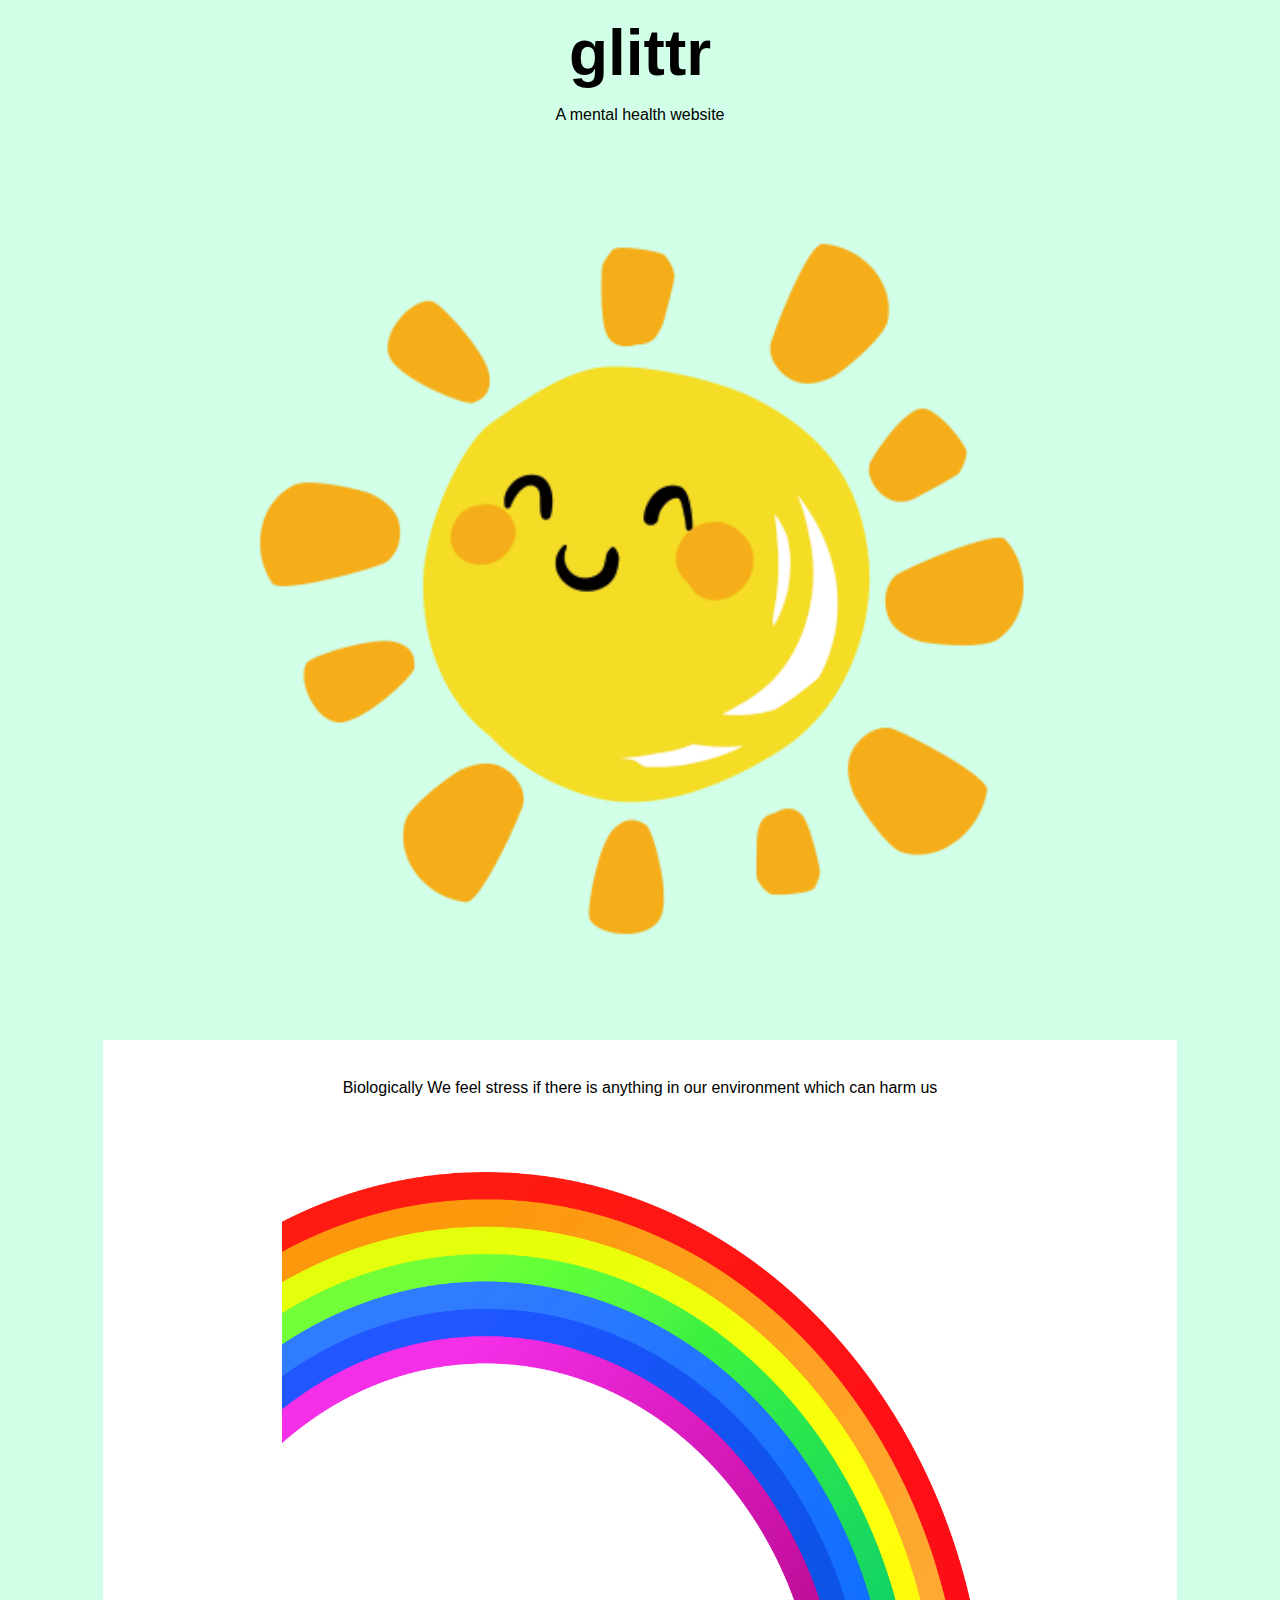
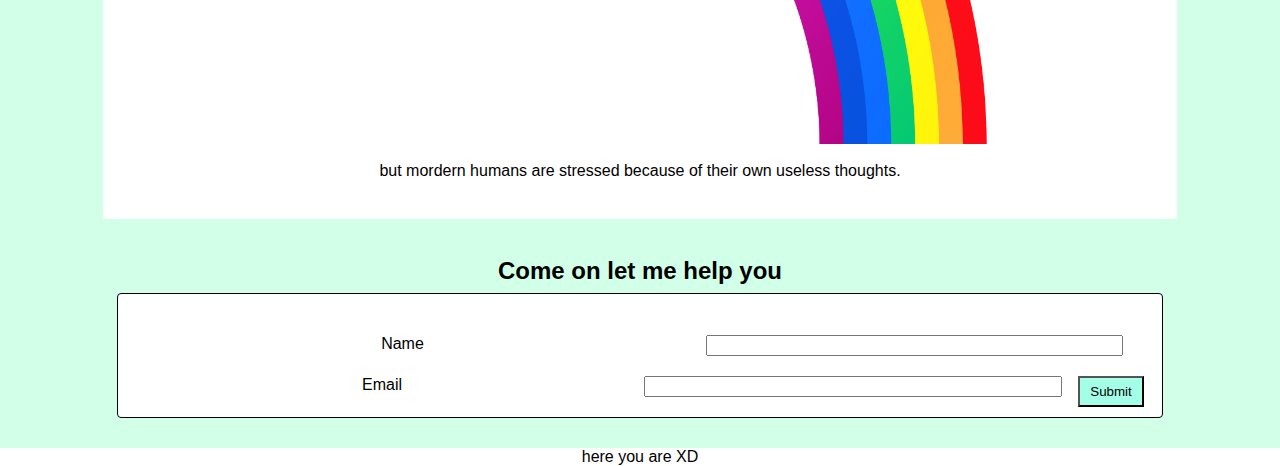
==== index.html @ abad0465 "Add files via upload" ====
<!DOCTYPE html>
<html lang="en">
  <head>
    <meta charset="UTF-8" />
    <meta http-equiv="X-UA-Compatible" content="IE=edge" />
    <meta name="viewport" content="width=device-width, initial-scale=1.0" />
    <title>Glittr</title>
    <link rel="stylesheet" href="style.css" />
  </head>
  <body>
    <p>
      <a class="king" href="index.html"><h1 id="brand">glittr</h1></a>
    </p>

    <p id="tit">A mental health website <br /></p>

    <img id="sub" src="images/sub.png" alt="" />
    <br />

    <div id="poop">
      <p id="god">
        Biologically We feel stress if there is anything in our environment
        which can harm us
      </p>

      <img src="images/rainbow.png" width="70%" alt="" />

      <p id="god">
        but mordern humans are stressed because of their own useless thoughts.
      </p>
    </div>

    <h2>Come on let me help you</h2>
    <div id="box">
      <label for="name">Name</label><input id="name" type="text" required />

      <label for="email">Email</label><input id="email" type="email" required />
      <br>
      <button onclick="submitt()">Submit</button>
    </div>

    <footer>here you are XD</footer>
    <script src="index.js"></script>
  </body>
</html>

<!-- 
Most of our problems are only solved by taking actions,
our own mind sometimes create mind blocks which prevent us from taking actions and gives us useless stress.
this art of mental training will make you strong mentally to fight any tough situation in life. -->

<!-- //
<p id="tag">"Check Your anxiety levels"</p>
  <a href="forms.html"><button>Here</button></a> -->
---- style.css ----
body{
    margin: 0em;
    padding: 0em;
    background-color: #d1ffe8;
    font-family: 'Poppins', sans-serif;
    text-align: center;
    
}
#sub{
    width: 70%;
}

#brand{
    font-size: 4em;
    margin-bottom: 0em;
    margin-top: 0em;
}
#tit{
    margin-top: 0cm;
}

button{
    background-color: #a3ffe6 ;
    margin: 10px auto 0px;
    padding: 4px 10px;
}
.king{
    text-decoration: none;
    color: black;
}
#box{
    display: flex;
    flex-wrap: wrap;
    width: 80%;
    margin: auto;
    background-color: white;
    padding: 31px 10px 10px 10px;
    border: 1px solid black;
    border-radius: 4px;
    margin-bottom: 30px;
}
label {
    width: 48%;
    margin: 10px auto;
   
}
input{
    width: 40%;
    margin: 10px auto;
}
#god{
    width: 80%;
    border-radius: 4px;
    padding: 14px;
    margin: auto;
    background-color: white;
}
h2{
 margin-top: 1cm;
 margin-bottom: 0.2cm;
}
#poop{
    background-color: white;
    padding: 25px;
    width: 80%;
    margin: auto;
}
footer{
    background-color: white;
    color: black;
    bottom: 0cm;
    width: 100%;
}
a{
    margin: auto;
}
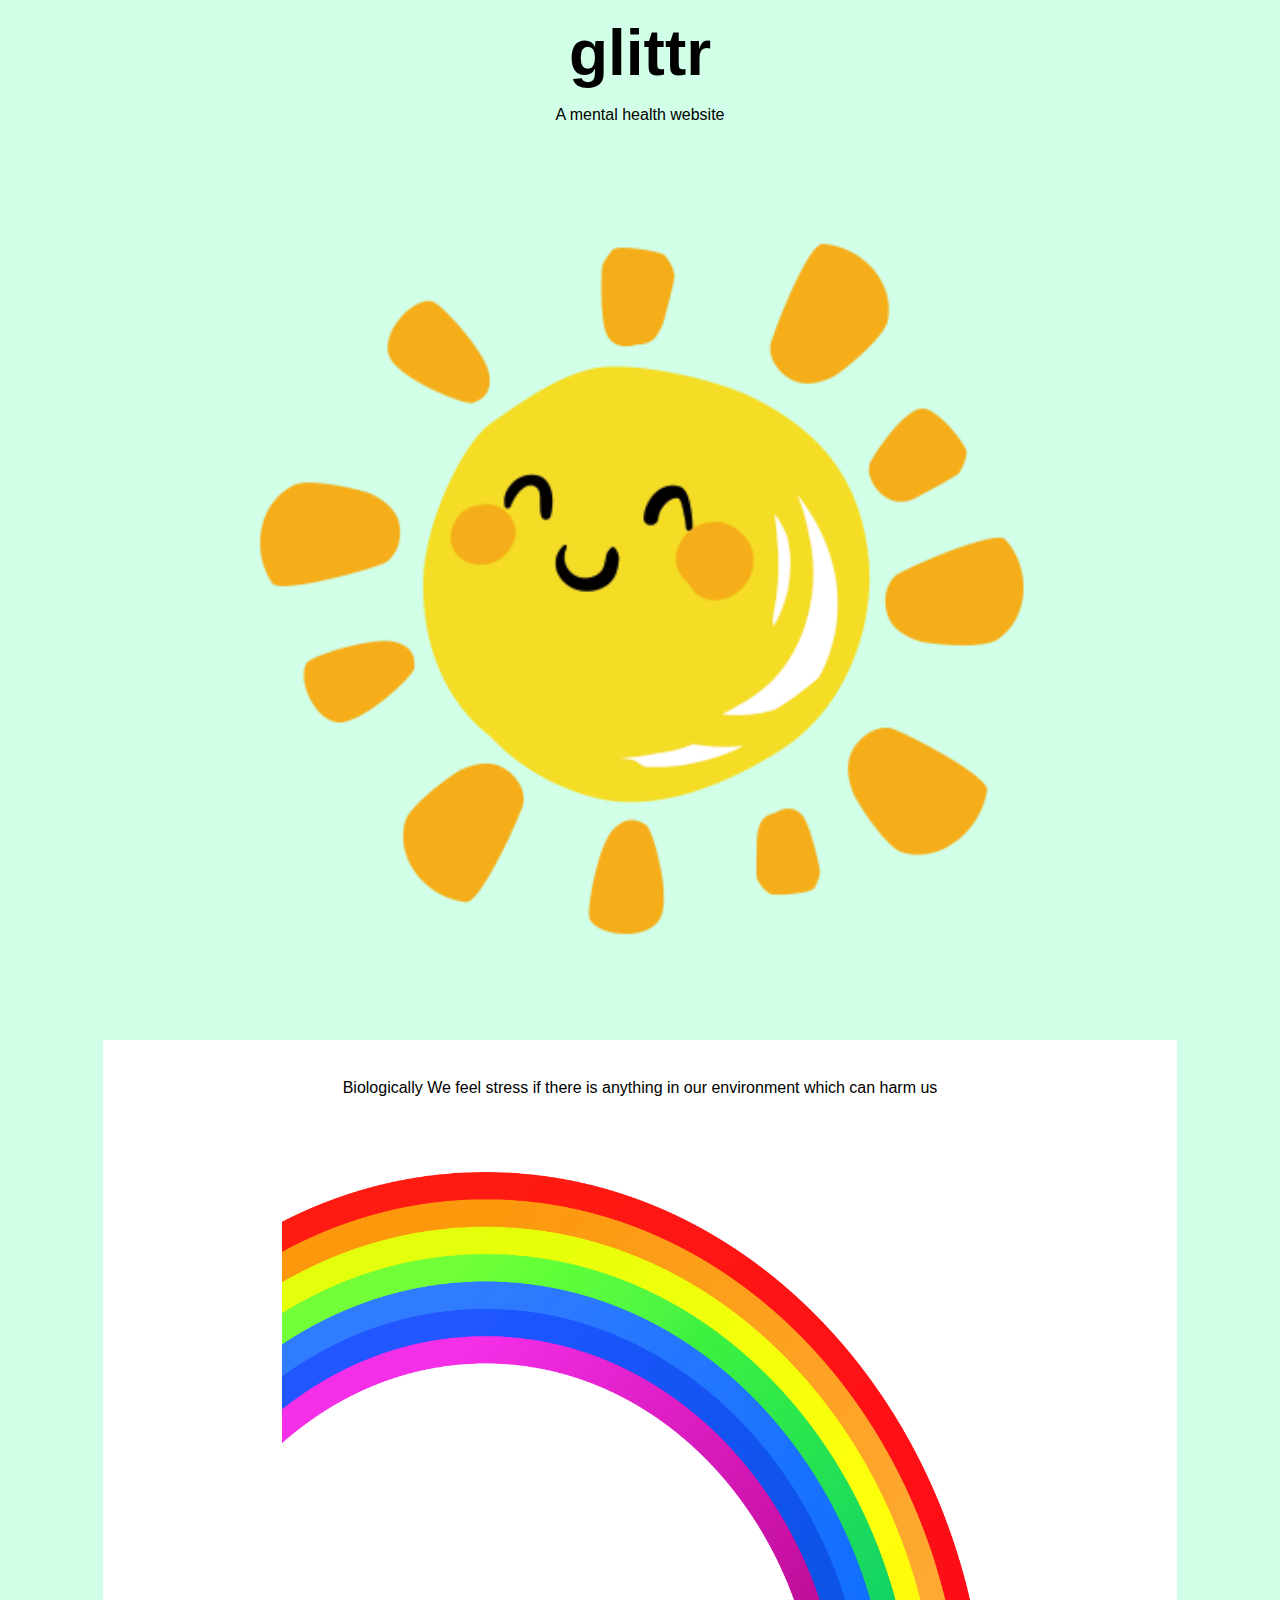
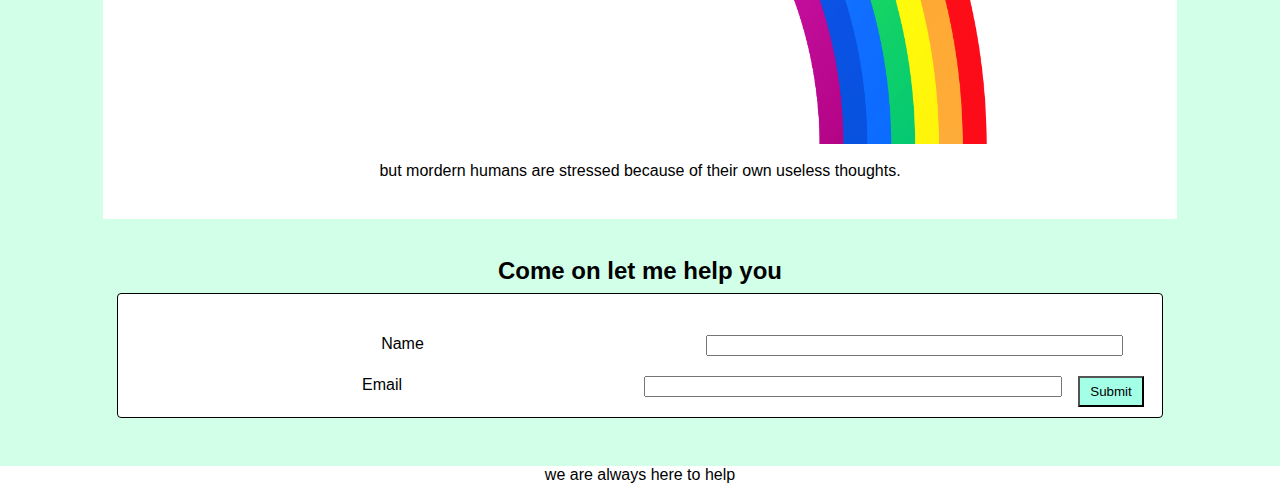
==== commit d1b696f1: "Update index.html" ====
--- a/index.html
+++ b/index.html
@@ -37,9 +37,10 @@
       <label for="email">Email</label><input id="email" type="email" required />
       <br>
       <button onclick="submitt()">Submit</button>
-    </div>
-
-    <footer>here you are XD</footer>
+      
+    </div><img src="images/mentaal.png" width="100%" alt="">
+    <footer>we are always here to help</footer>
+    
     <script src="index.js"></script>
   </body>
 </html>
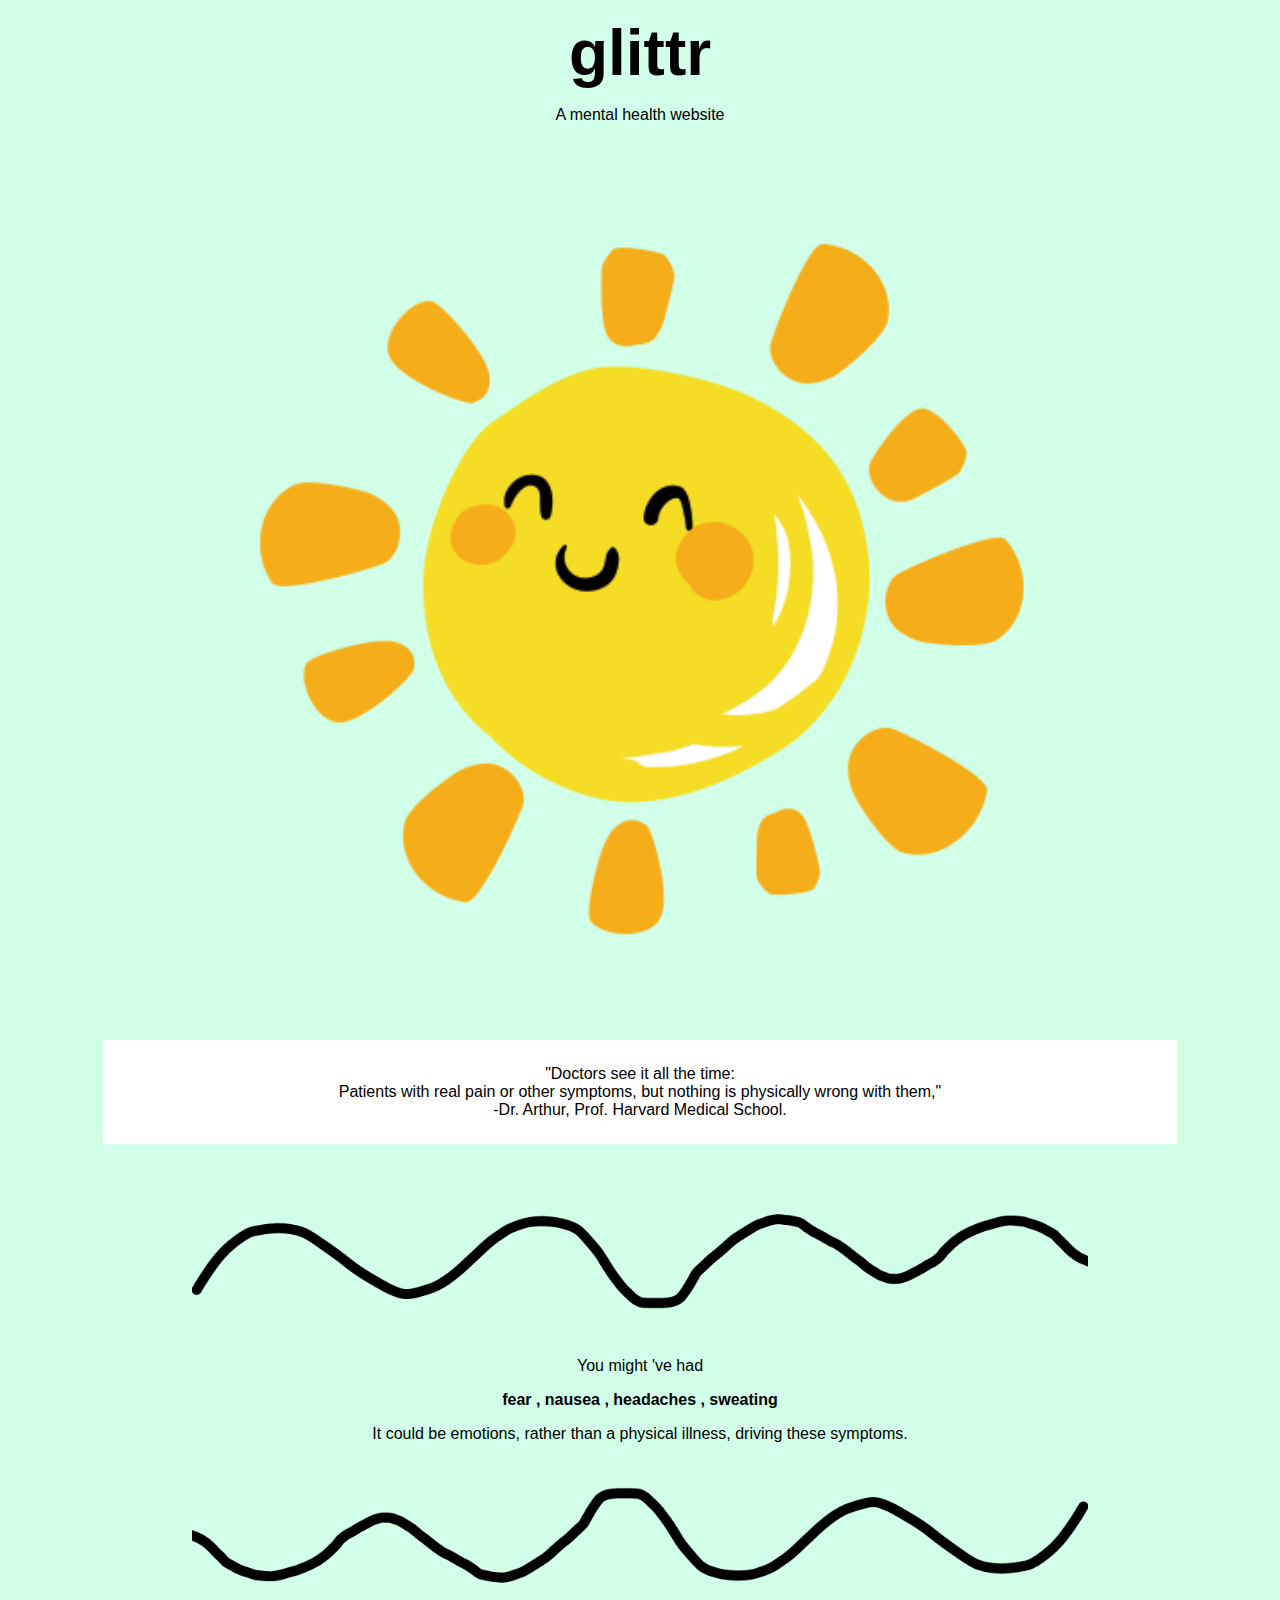
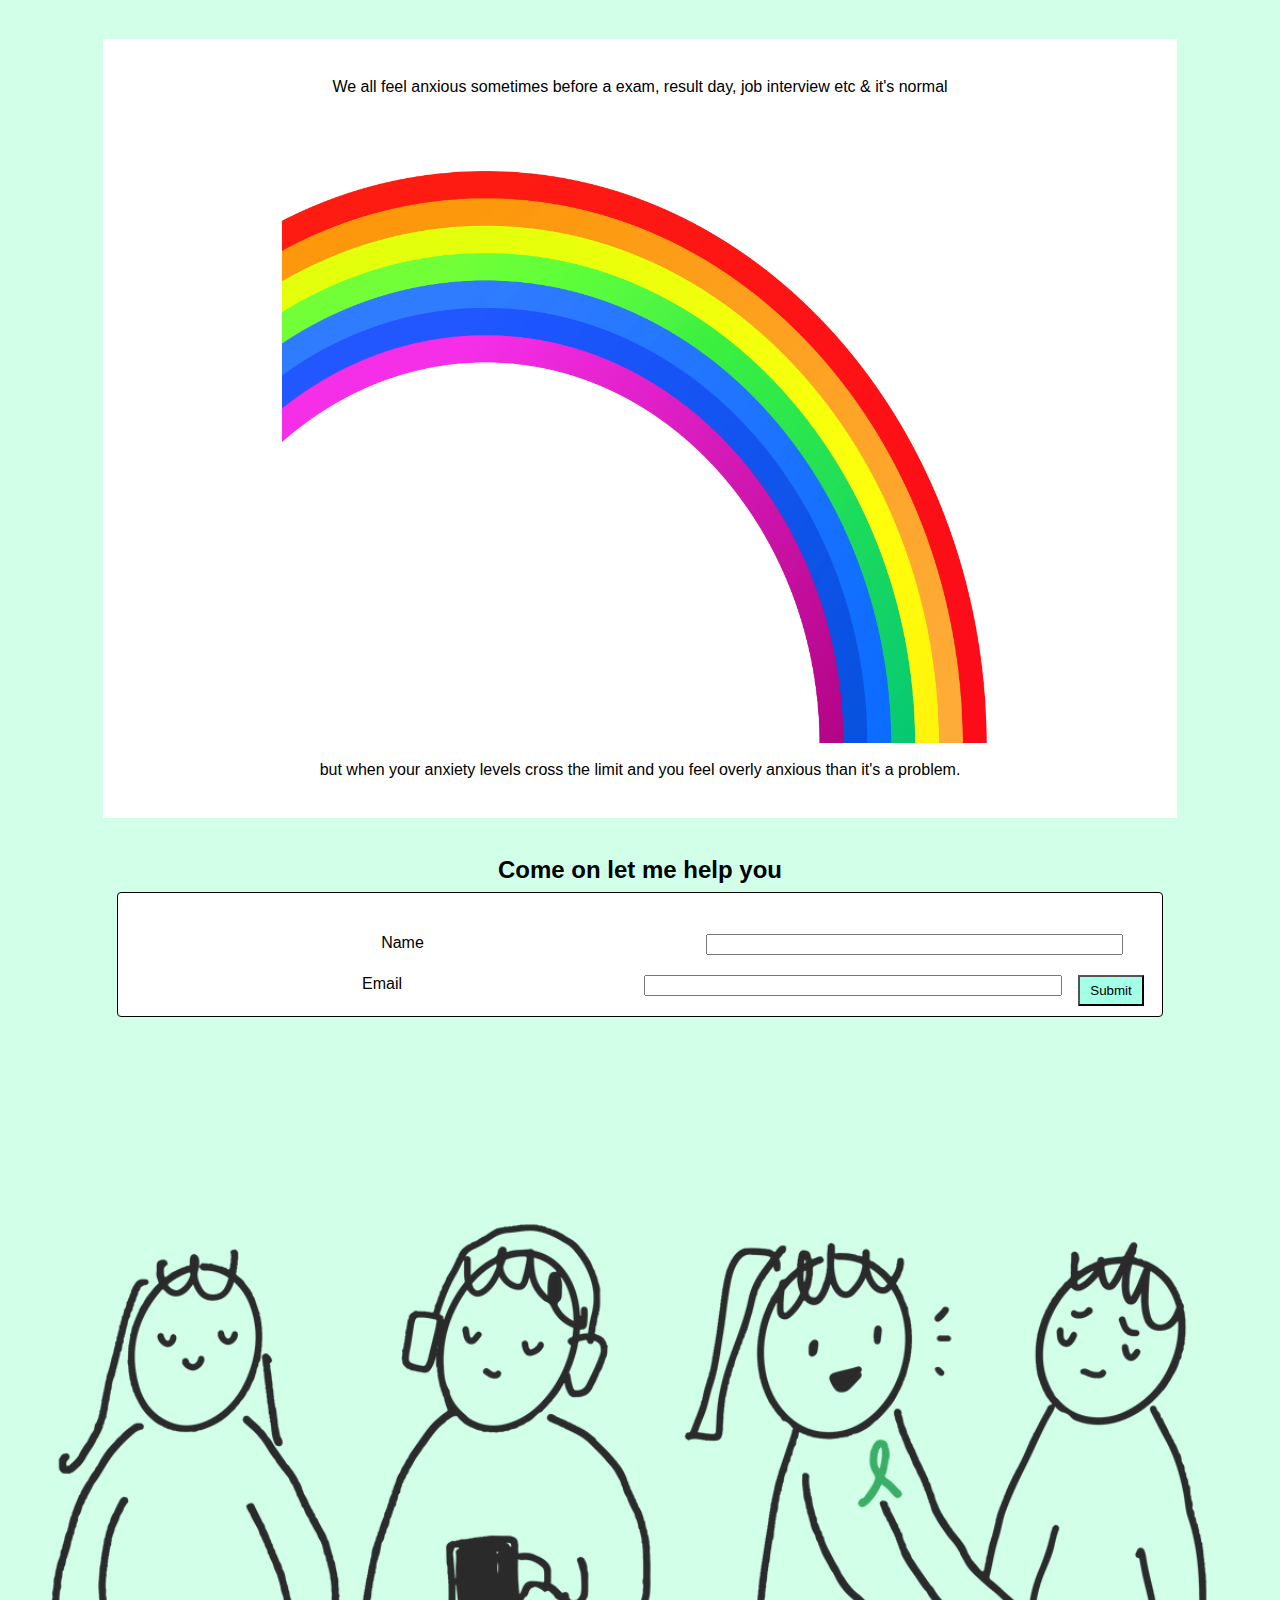
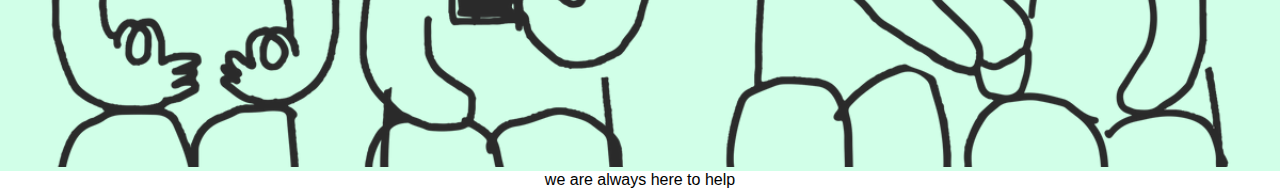
==== commit 77555c57: "Update index.html" ====
--- a/index.html
+++ b/index.html
@@ -17,19 +17,25 @@
     <img id="sub" src="images/sub.png" alt="" />
     <br />
 
+<p id="poop">"Doctors see it all the time: <br> Patients with real pain or other symptoms, but nothing is physically wrong with them," <br> -Dr. Arthur, Prof. Harvard Medical School.</p>
+<br>
+<br>
+<img src="images/brack1.png" width="70%" alt="">
+<p >You might 've had <p ><strong>fear , nausea , headaches , sweating</strong> </p> It could be emotions, rather than a physical illness, driving these symptoms.</p>
+<img src="images/brack2.png" width="70%" alt="">
+<br>
+<br>
     <div id="poop">
       <p id="god">
-        Biologically We feel stress if there is anything in our environment
-        which can harm us
+        We all feel anxious sometimes before a exam, result day, job interview etc & it's normal
       </p>
 
       <img src="images/rainbow.png" width="70%" alt="" />
 
       <p id="god">
-        but mordern humans are stressed because of their own useless thoughts.
+        but when your anxiety levels cross the limit and you feel overly anxious than it's a problem.
       </p>
     </div>
-
     <h2>Come on let me help you</h2>
     <div id="box">
       <label for="name">Name</label><input id="name" type="text" required />
